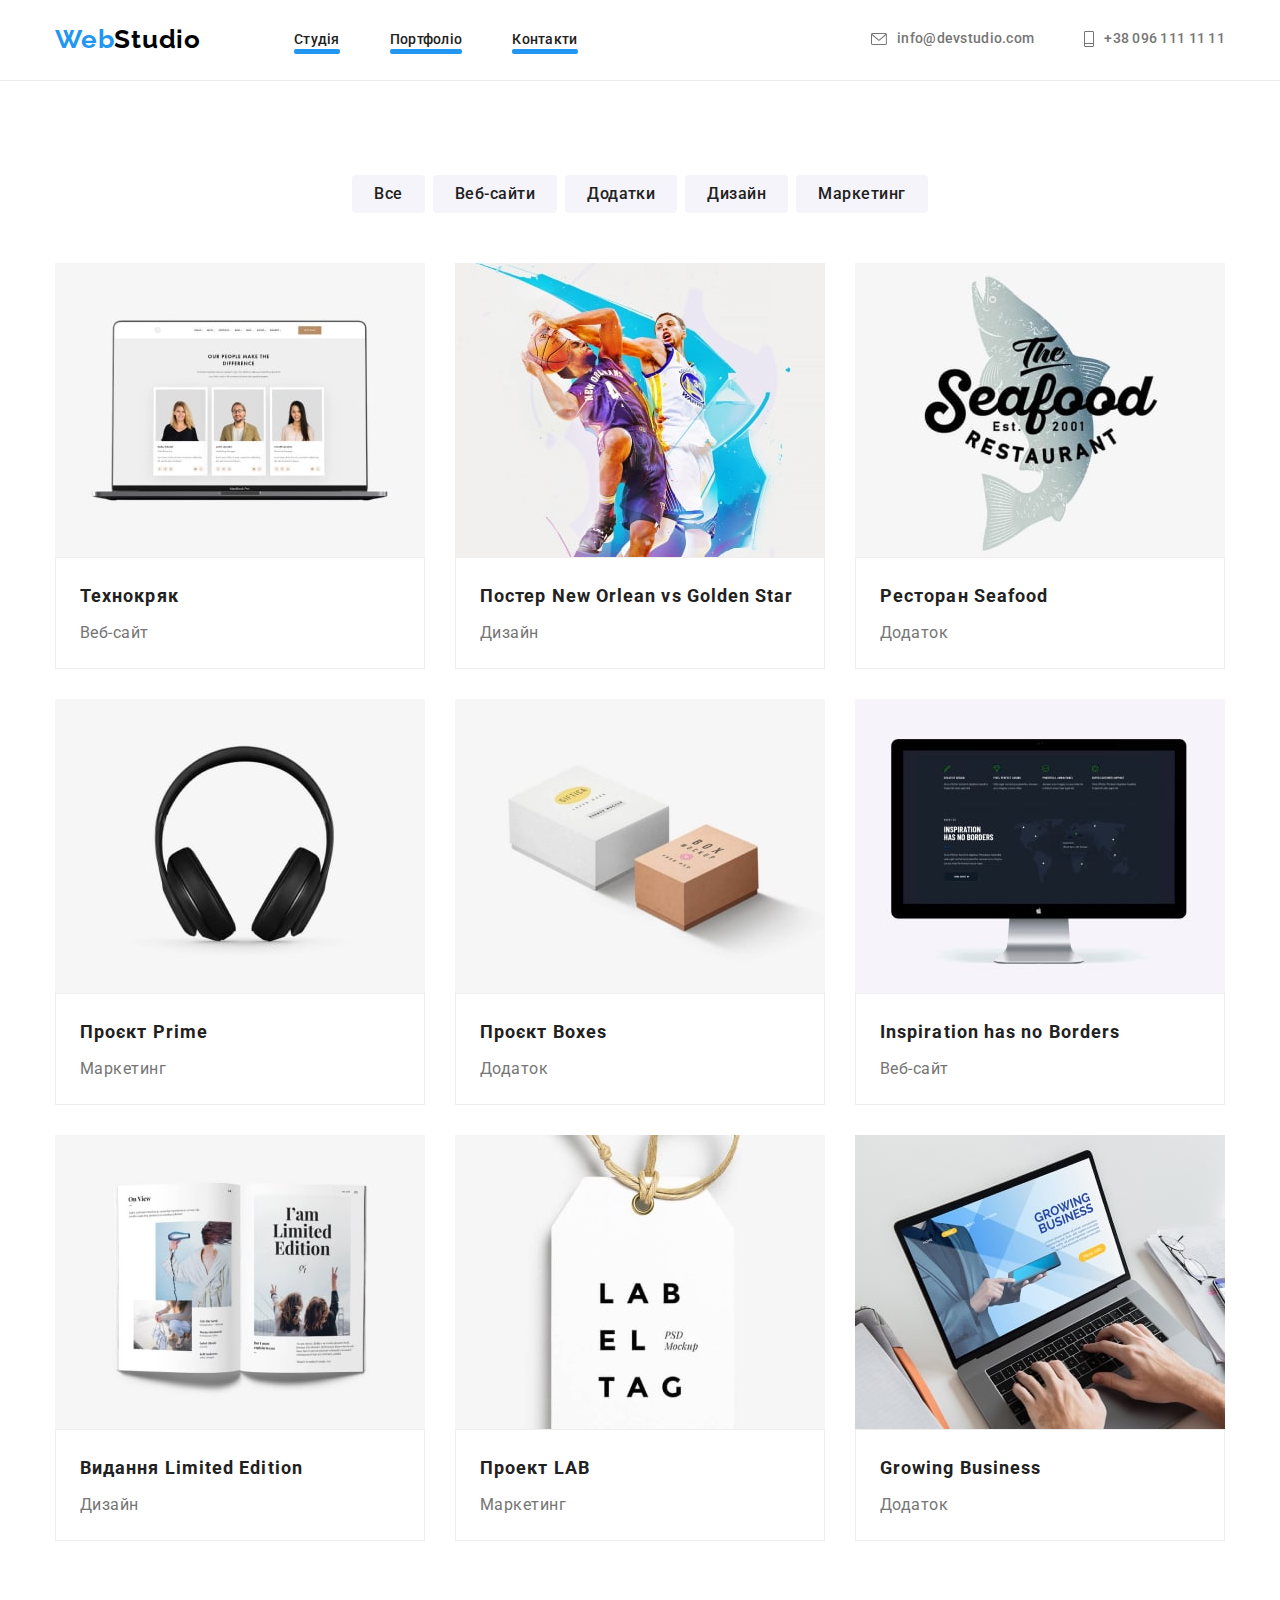
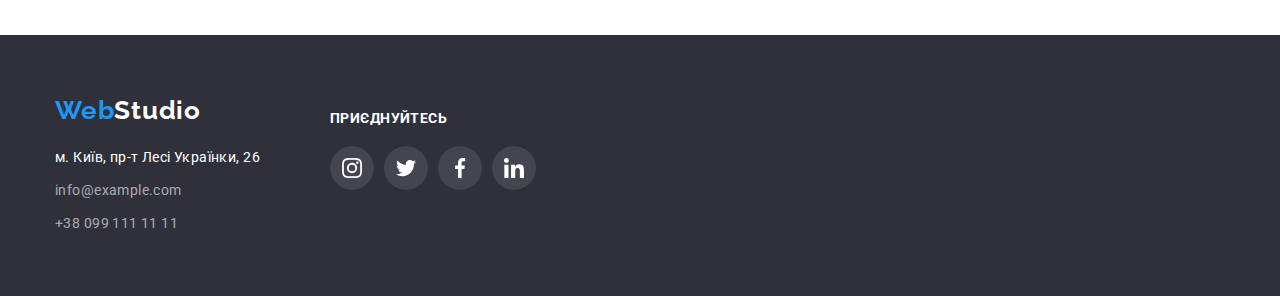
==== portfolio.html @ d3d59241 "start hw6" ====
<!DOCTYPE html>
<html lang="uk">
  <head>
    <meta charset="UTF-8" />
    <meta http-equiv="X-UA-Compatible" content="IE=edge" />
    <meta name="viewport" content="width=device-width, initial-scale=1.0" />
    <link rel="preconnect" href="https://fonts.googleapis.com" />
    <link rel="preconnect" href="https://fonts.gstatic.com" crossorigin />
    <link
      href="https://fonts.googleapis.com/css2?family=Raleway:wght@700&family=Roboto:wght@400;500;700;900&display=swap"
      rel="stylesheet"
    />
    <title>Портфоліо</title>
    <link
      rel="stylesheet"
      href="https://cdnjs.cloudflare.com/ajax/libs/modern-normalize/1.1.0/modern-normalize.min.css"
    />
    <link rel="stylesheet" href="./js/modal.js" />
    <link rel="stylesheet" href="./css/styles.css" />
  </head>
  <body>
    <!--Header-->
    <header class="header">
      <div class="container">
        <nav class="header-nav">
          <a class="logo link" href="index.html"
            ><span class="logo-span">Web</span>Studio</a
          >
          <ul class="header-list list">
            <li class="header-item">
              <a class="header-link link" href="index.html">Студія</a>
            </li>
            <li class="header-item">
              <a class="header-link link" href="portfolio.html">Портфоліо</a>
            </li>
            <li class="header-item">
              <a class="header-link link" href="">Контакти</a>
            </li>
          </ul>
          <ul class="header-list-link list">
            <li class="header-item">
              <a class="header-link-mail link" href="">
                <svg class="header-link-icon" width="16" height="12">
                  <use
                    class="icon-header"
                    href="./images/icons-sprite.svg#mail"
                  ></use></svg
                >info@devstudio.com</a
              >
            </li>
            <li class="header-item">
              <a class="header-link-tell link" href="tel:">
                <svg class="header-link-icon" width="10" height="16">
                  <use
                    class="icon-header"
                    href="./images/icons-sprite.svg#tell"
                  ></use></svg
                >+38 096 111 11 11</a
              >
            </li>
          </ul>
        </nav>
      </div>
    </header>
    <!-- Gallery -->
    <main>
      <section class="gallery section">
        <div class="container">
          <h1 class="visually-hidden">Наші роботи</h1>
          <ul class="gallery-list-btn list">
            <li class="gallery-item-btn">
              <button class="gallery-btn" type="button">Все</button>
            </li>
            <li class="gallery-item-btn">
              <button class="gallery-btn" type="button">Веб-сайти</button>
            </li>
            <li class="gallery-item-btn">
              <button class="gallery-btn" type="button">Додатки</button>
            </li>
            <li class="gallery-item-btn">
              <button class="gallery-btn" type="button">Дизайн</button>
            </li>
            <li class="gallery-item-btn">
              <button class="gallery-btn" type="button">Маркетинг</button>
            </li>
          </ul>
          <ul class="gallery-list list">
            <li class="gallery-item">
              <img
                src="./images/portfolio-img-1.jpg"
                width="370"
                height="294"
                alt="Технокряк"
              />
              <div class="gallery-box">
                <h2 class="gallery-title">Технокряк</h2>
                <p class="gallery-text">Веб-сайт</p>
              </div>
            </li>
            <li class="gallery-item">
              <img
                src="./images/portfolio-img-2.jpg"
                width="370"
                height="294"
                alt="Постер New Orlean vs Golden Star"
              />
              <div class="gallery-box">
                <h2 class="gallery-title">Постер New Orlean vs Golden Star</h2>
                <p class="gallery-text">Дизайн</p>
              </div>
            </li>
            <li class="gallery-item">
              <img
                src="./images/portfolio-img-3.jpg"
                width="370"
                height="294"
                alt="Ресторан Seafood"
              />
              <div class="gallery-box">
                <h2 class="gallery-title">Ресторан Seafood</h2>
                <p class="gallery-text">Додаток</p>
              </div>
            </li>
            <li class="gallery-item">
              <img
                src="./images/portfolio-img-4.jpg"
                width="370"
                height="294"
                alt="Проєкт Prime"
              />
              <div class="gallery-box">
                <h2 class="gallery-title">Проєкт Prime</h2>
                <p class="gallery-text">Маркетинг</p>
              </div>
            </li>
            <li class="gallery-item">
              <img
                src="./images/portfolio-img-5.jpg"
                width="370"
                height="294"
                alt="Проєкт Boxes"
              />
              <div class="gallery-box">
                <h2 class="gallery-title">Проєкт Boxes</h2>
                <p class="gallery-text">Додаток</p>
              </div>
            </li>
            <li class="gallery-item">
              <img
                src="./images/portfolio-img-6.jpg"
                width="370"
                height="294"
                alt="Inspiration has no Borders"
              />
              <div class="gallery-box">
                <h2 class="gallery-title">Inspiration has no Borders</h2>
                <p class="gallery-text">Веб-сайт</p>
              </div>
            </li>
            <li class="gallery-item">
              <img
                src="./images/portfolio-img-7.jpg"
                width="370"
                height="294"
                alt="Видання Limited Edition"
              />
              <div class="gallery-box">
                <h2 class="gallery-title">Видання Limited Edition</h2>
                <p class="gallery-text">Дизайн</p>
              </div>
            </li>
            <li class="gallery-item">
              <img
                src="./images/portfolio-img-8.jpg"
                width="370"
                height="294"
                alt="Проект LAB"
              />
              <div class="gallery-box">
                <h2 class="gallery-title">Проект LAB</h2>
                <p class="gallery-text">Маркетинг</p>
              </div>
            </li>
            <li class="gallery-item">
              <img
                src="./images/portfolio-img-9.jpg"
                width="370"
                height="294"
                alt="Growing Business"
              />
              <div class="gallery-box">
                <h2 class="gallery-title">Growing Business</h2>
                <p class="gallery-text">Додаток</p>
              </div>
            </li>
          </ul>
        </div>
      </section>
    </main>
    <!--Footer-->
    <footer class="footer">
      <div class="container footer-flex">
        <div>
          <a class="logo link" href="index.html"
            ><span class="logo-span">Web</span
            ><span class="logo-studio-span">Studio</span></a
          >
          <address class="footer-address">
            <p class="footer-text">м. Київ, пр-т Лесі Українки, 26</p>
            <ul class="footer-list list">
              <li class="footer-list-mail">
                <a class="footer-link-mail link" href="">info@example.com</a>
              </li>
              <li class="footer-list-tell">
                <a class="footer-link-tell link" href="tel:"
                  >+38 099 111 11 11</a
                >
              </li>
            </ul>
          </address>
        </div>
        <div>
          <h2 class="footer-title title">Приєднуйтесь</h2>
          <ul class="footer-list-icon list">
            <li class="footer-item-icon">
              <a class="footer-link-icon" href="">
                <svg class="footer-icon" width="20" height="20">
                  <use href="./images/icons-sprite.svg#instagram"></use>
                </svg>
              </a>
            </li>
            <li class="footer-item-icon">
              <a class="footer-link-icon" href="">
                <svg class="footer-icon" width="20" height="20">
                  <use href="./images/icons-sprite.svg#twitter"></use>
                </svg>
              </a>
            </li>
            <li class="footer-item-icon">
              <a class="footer-link-icon" href="">
                <svg class="footer-icon" width="20" height="20">
                  <use href="./images/icons-sprite.svg#facebook"></use>
                </svg>
              </a>
            </li>
            <li class="footer-item-icon">
              <a class="footer-link-icon" href="">
                <svg class="footer-icon" width="20" height="20">
                  <use href="./images/icons-sprite.svg#linkedin"></use>
                </svg>
              </a>
            </li>
          </ul>
        </div>
      </div>
    </footer>
    <script src="./js/modal.js"></script>
  </body>
</html>
---- css/styles.css ----
:root {
  --main-color: #212121;
  --second-color: #757575;
  --btn-color: #2196f3;
  --btn-gallery-color: #f5f4fa;
  --icon-color: #afb1b8;
}

body {
  font-family: "Roboto", sans-serif;
  color: #212121;
}

h1,
h2,
h3,
h4,
h5,
h6,
p {
  margin: 0;
}

ul {
  margin: 0;
  padding-left: 0;
}

img {
  display: block;
}

.visually-hidden {
  position: absolute;
  white-space: nowrap;
  width: 1px;
  height: 1px;
  overflow: hidden;
  border: 0;
  padding: 0;
  clip: rect(0 0 0 0);
  clip-path: inset(50%);
  margin: -1px;
}

.title {
  font-style: normal;
}

.link {
  text-decoration: none;
}

.list {
  list-style: none;
}

.section {
  padding-top: 94px;
  padding-bottom: 94px;
}

.container {
  width: 1200px;
  padding-left: 15px;
  padding-right: 15px;
  margin: 0 auto;
}

/* <!--Header--> */

.logo {
  font-family: "Raleway";
  font-weight: 700;
  font-size: 26px;
  line-height: 1.19;
  letter-spacing: 0.03em;
  color: #000000;
}

.logo-span {
  color: #2196f3;
}

.header {
  padding-top: 24px;
  padding-bottom: 25px;
  margin-right: auto;
  margin-left: auto;
  max-width: 1600px;
  border-bottom: 1px solid #ececec;
}

.header-nav {
  display: flex;
  align-items: center;
  position: relative;
}

.header-list {
  display: flex;
  margin-left: 93px;
}

.header-list-link {
  display: flex;
  margin-left: auto;
}

.header-item {
  margin-right: 50px;
}

.header-item:last-child {
  margin-right: 0;
}

.header-link {
  position: relative;
  font-weight: 500;
  font-size: 14px;
  line-height: 1.14;
  letter-spacing: 0.02em;
  color: var(--main-color);
  transition-property: color;
  transition-duration: 250ms;
}

.header-link:hover,
.header-link:focus {
  color: #2196f3;
}

.header-link::after {
  position: absolute;
  content: "";
  width: 100%;
  height: 5px;
  left: 0;

  border-radius: 2px;
  background-color: var(--btn-color);
  display: block;
}

/* .header-link:hover::after {
  display: block;
} */

.header-link-tell,
.header-link-mail {
  display: flex;
  align-items: center;
  justify-content: center;
  font-weight: 500;
  font-size: 14px;
  line-height: 1.14;
  letter-spacing: 0.02em;
  color: var(--second-color);
  transition-property: color;
  transition-duration: 250ms;
}

.header-link-mail:hover,
.header-link-mail:focus {
  color: #2196f3;
}

.header-link-tell:hover,
.header-link-tell:focus {
  color: #2196f3;
}

.header-link-icon {
  display: flex;
  margin-right: 10px;
  fill: var(--second-color);
}

.icon-header {
  fill: currentColor;
}

/* <!--Hero--> */

.hero {
  margin-left: auto;
  margin-right: auto;
  max-width: 1600px;
  min-height: 600px;
  padding-top: 200px;
  padding-bottom: 200px;
  text-align: center;
  background-image: linear-gradient(
      rgba(47, 48, 58, 0.4),
      rgba(47, 48, 58, 0.4)
    ),
    url(../images/hero.jpg);
  background-color: #2f303a;
}

.hero-title {
  margin-left: auto;
  margin-right: auto;
  max-width: 696px;
  font-weight: 900;
  font-size: 44px;
  line-height: 1.36;
  letter-spacing: 0.06em;
  text-transform: uppercase;
  color: #ffffff;
}

.hero-btn {
  min-width: 216px;
  border-radius: 4px;
  border: 0;
  padding: 10px 32px 10px 32px;
  margin-top: 30px;
  font-weight: 700;
  font-size: 16px;
  line-height: 1.87;
  letter-spacing: 0.06em;
  color: #ffffff;
  cursor: pointer;
  background-color: var(--btn-color);
}

/* <!--Soft Skills--> */

.soft-skills.section {
  padding-bottom: 47px;
}

.soft-skills-list {
  display: flex;
}

.soft-skills-item {
  max-width: 270px;
  margin-right: 30px;
}

.soft-skills-item:last-child {
  margin-right: 0;
}

.soft-skills-title {
  margin-bottom: 10px;
  font-weight: 700;
  font-size: 14px;
  line-height: 1.14;
  letter-spacing: 0.03em;
  text-transform: uppercase;
  color: var(--main-color);
}

.soft-skills-text {
  font-size: 14px;
  line-height: 1.71;
  letter-spacing: 0.03em;
  color: var(--second-color);
}

.soft-box {
  display: flex;
  align-items: center;
  justify-content: center;
  height: 120px;
  margin-bottom: 30px;
  border-radius: 4px;
  background-color: var(--btn-gallery-color);
}

/* <!--About--> */

.about.section {
  padding-top: 47px;
}

.about-list {
  display: flex;
}

.about-item {
  width: 370px;
  margin-right: 30px;
}

.about-item:last-child {
  margin-right: 0;
}

.about-title {
  margin-bottom: 50px;
  font-weight: 700;
  font-size: 36px;
  line-height: 1.17;
  text-align: center;
  letter-spacing: 0.03em;
  color: var(--main-color);
}

.about-text {
  position: absolute;
  font-weight: 700;
  font-size: 14px;
  line-height: 1.14;
  text-align: center;
  letter-spacing: 0.03em;
  text-transform: uppercase;
  color: #ffffff;
  bottom: 0;
  width: 100%;
}

.about-thumb {
  position: relative;
}

/* <!--Team--> */

.team {
  background-color: var(--btn-gallery-color);
  margin-left: auto;
  margin-right: auto;
}

.team-list {
  display: flex;
}

.team-item {
  width: 270px;
  margin-right: 30px;
  background-color: #ffffff;
}

.team-item:last-child {
  margin-right: 0;
}

.team-box {
  padding-top: 30px;
  padding-bottom: 30px;
}

.team-title {
  margin-bottom: 50px;
  font-weight: 700;
  font-size: 36px;
  line-height: 1.17;
  text-align: center;
  letter-spacing: 0.03em;
  color: var(--main-color);
}

.team-title-name {
  font-weight: 500;
  font-size: 16px;
  line-height: 1.19;
  text-align: center;
  letter-spacing: 0.03em;
  color: var(--main-color);
}

.team-text {
  margin-top: 10px;
  font-size: 16px;
  line-height: 1.19;
  text-align: center;
  letter-spacing: 0.03em;
  color: var(--second-color);
}

.team-soc-list {
  display: flex;
  justify-content: center;
  gap: 10px;
  margin-top: 16px;
}

.team-soc-link {
  display: flex;
  align-items: center;
  justify-content: center;
  width: 44px;
  height: 44px;
  border-radius: 50%;
  fill: var(--icon-color);
}

.team-soc-link:hover,
.team-soc-link:focus {
  fill: #fff;
  background-color: var(--btn-color);
}

.team-box {
  box-shadow: 0px 1px 3px rgba(0, 0, 0, 0.12), 0px 1px 1px rgba(0, 0, 0, 0.14),
    0px 2px 1px rgba(0, 0, 0, 0.2);
}

/* <!-- Clients --> */

.clients-title {
  margin: 0;
  margin-bottom: 50px;
  font-weight: 700;
  font-size: 36px;
  line-height: 1.17;
  text-align: center;
  letter-spacing: 0.03em;
}

.clients-list {
  display: flex;
  gap: 30px;
}

.clients-link {
  display: flex;
  justify-content: center;
  align-items: center;
  width: 170px;
  height: 92px;
  border: 1px solid #afb1b8;
  border-radius: 4px;
  fill: var(--icon-color);
}

.clients-link:hover,
.clients-link:focus {
  fill: var(--btn-color);
  border-color: var(--btn-color);
}

/* <!--Footer--> */

.footer {
  display: flex;
  flex-wrap: wrap;
  margin-left: auto;
  margin-right: auto;
  padding-top: 60px;
  padding-bottom: 60px;
  min-height: 252px;
  background-color: #2f303a;
}

.logo-studio-span {
  color: #fff;
}

.footer-text {
  margin-top: 20px;
  font-style: normal;
  font-size: 14px;
  line-height: 1.71;
  letter-spacing: 0.03em;
  color: #ffffff;
}

.footer-list-mail,
.footer-list-tell {
  margin-top: 9px;
}

.footer-link-tell,
.footer-link-mail {
  font-style: normal;
  font-size: 14px;
  line-height: 1.71;
  letter-spacing: 0.03em;
  color: rgba(255, 255, 255, 0.6);
}

.footer-link-mail:hover,
.footer-link-mail:focus {
  color: #2196f3;
}

.footer-link-tell:hover,
.footer-link-tell:focus {
  color: #2196f3;
}

.footer-title {
  margin-top: 15px;
  margin-bottom: 20px;
  font-weight: 700;
  font-size: 14px;
  line-height: 16px;
  letter-spacing: 0.03em;
  text-transform: uppercase;
  color: #ffffff;
}

.footer-list-icon {
  display: flex;
  gap: 10px;
}

.footer-link-icon {
  display: flex;
  justify-content: center;
  align-items: center;
  width: 44px;
  height: 44px;
  border-radius: 50%;
  background-color: rgba(255, 255, 255, 0.1);
  fill: #fff;
}

.footer-link-icon:hover,
.footer-link-icon:focus {
  background-color: var(--btn-color);
}

.footer-flex {
  display: flex;
  gap: 70px;
}

/* <!-- Gallery --> */

.gallery-item {
  width: 370px;
  margin-right: 30px;
  margin-bottom: 30px;
  background-color: #ffffff;
}

.gallery-item:hover,
.gallery-item:focus {
  box-shadow: 0px 1px 1px rgba(0, 0, 0, 0.12), 0px 4px 4px rgba(0, 0, 0, 0.06),
    1px 4px 6px rgba(0, 0, 0, 0.16);
}

.gallery-item:nth-child(3n) {
  margin-right: 0;
}

.gallery-item:nth-child(n + 7) {
  margin-bottom: 0;
}

.gallery-btn {
  font-family: "Roboto";
  font-weight: 500;
  font-size: 16px;
  border-radius: 4px;
  padding: 6px 22px 6px 22px;
  line-height: 1.63;
  text-align: center;
  letter-spacing: 0.03em;
  cursor: pointer;
  border: 0;
  color: var(--main-color);
  background-color: var(--btn-gallery-color);
}

.gallery-btn:hover,
.gallery-btn:focus {
  background-color: var(--btn-color);
  color: #fff;
  box-shadow: 0px 3px 1px rgba(0, 0, 0, 0.1), 0px 1px 2px rgba(0, 0, 0, 0.08),
    0px 2px 2px rgba(0, 0, 0, 0.12);
}

.gallery-box {
  padding: 20px 24px;
  width: 370px;
  border: 1px solid #eeeeee;
}

.gallery-list {
  display: flex;
  flex-wrap: wrap;
  margin-top: 50px;
}

.gallery-list-btn {
  display: flex;
  justify-content: center;
}

.gallery-item-btn {
  margin-right: 8px;
}

.gallery-item-btn:last-child {
  margin-right: 0;
}

.gallery-title {
  font-weight: 700;
  font-size: 18px;
  line-height: 2;
  letter-spacing: 0.06em;
  color: var(--main-color);
}

.gallery-text {
  margin-top: 4px;
  font-size: 16px;
  line-height: 1.88;
  letter-spacing: 0.03em;
  color: var(--second-color);
}
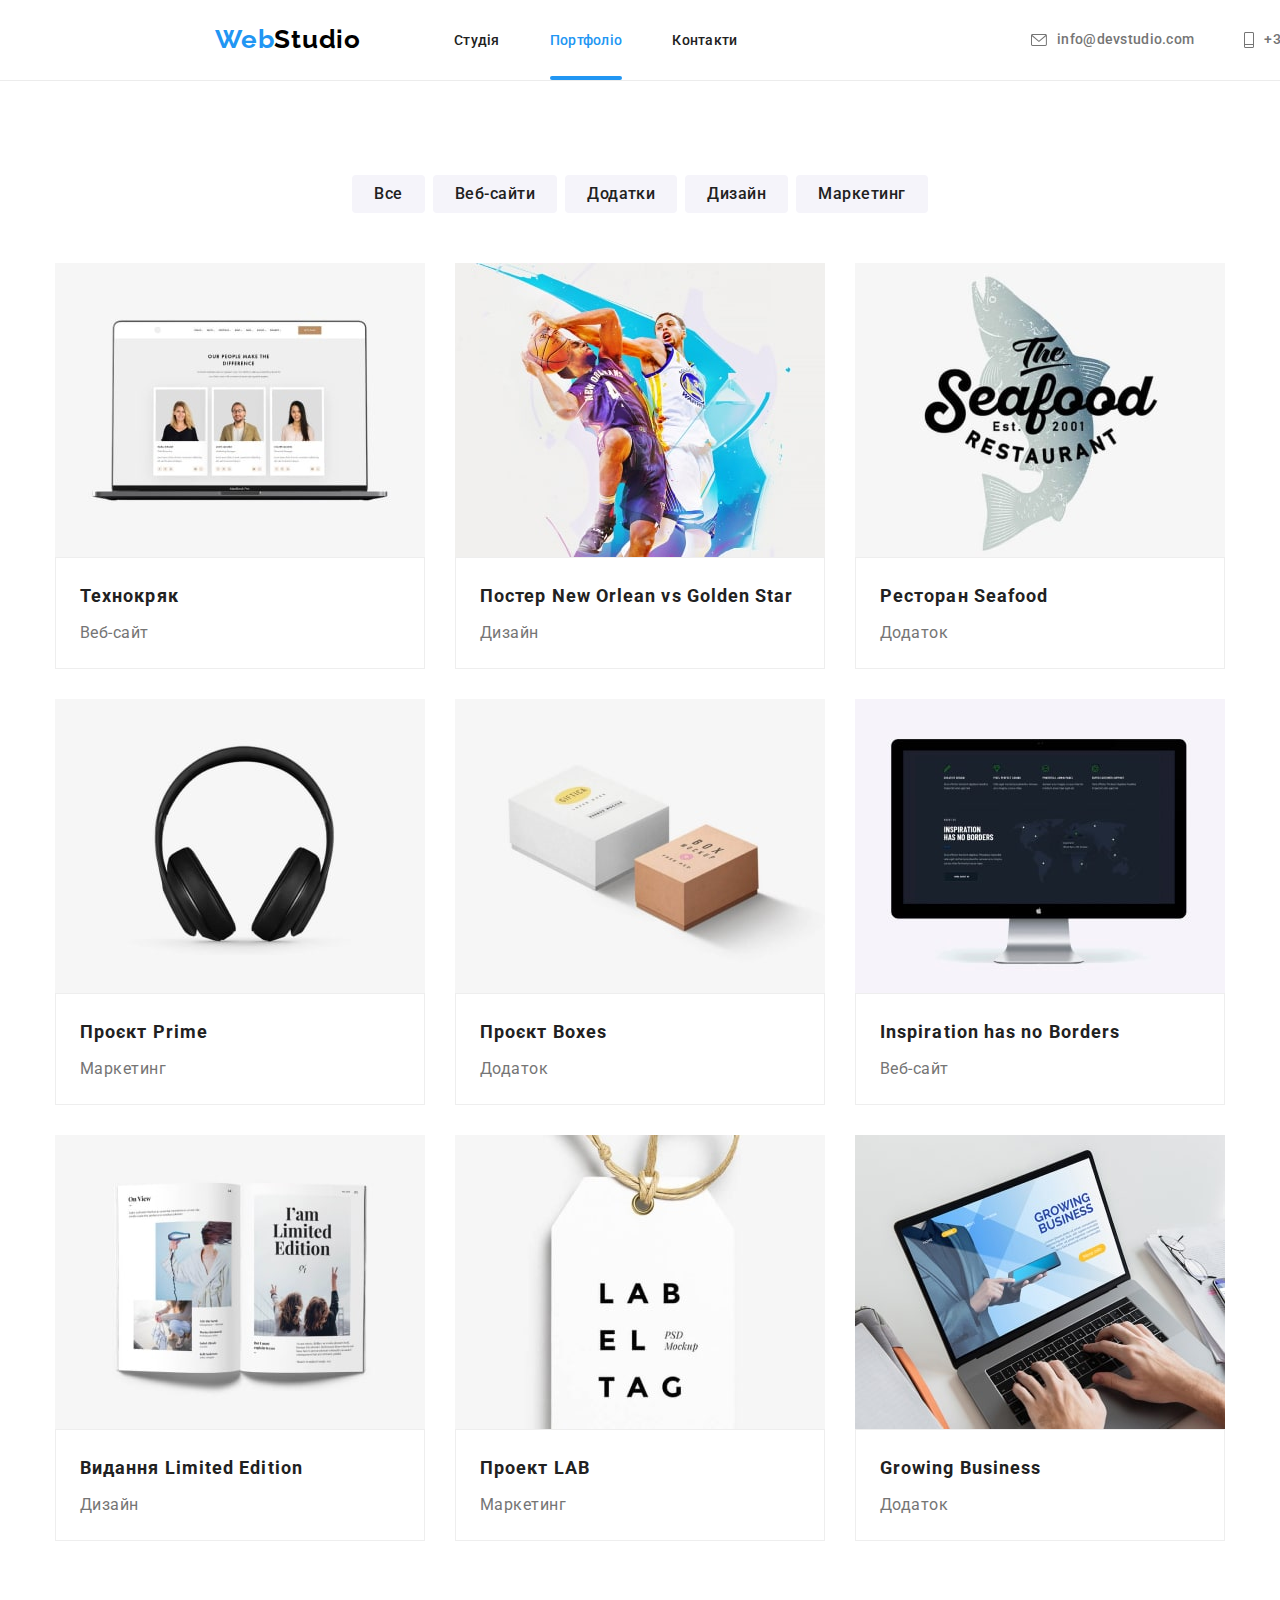
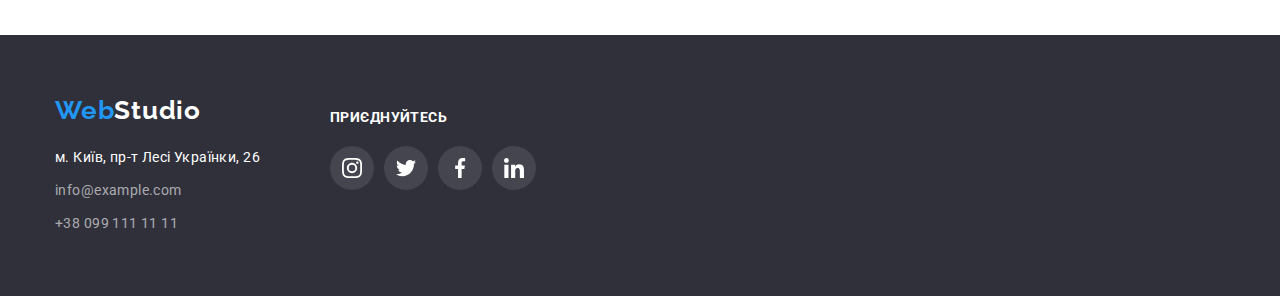
==== commit d5a2d7d1: "start hw6" ====
--- a/portfolio.html
+++ b/portfolio.html
@@ -31,7 +31,9 @@
               <a class="header-link link" href="index.html">Студія</a>
             </li>
             <li class="header-item">
-              <a class="header-link link" href="portfolio.html">Портфоліо</a>
+              <a class="header-link link" href="portfolio.html">
+                <span class="accent underline">Портфоліо</span></a
+              >
             </li>
             <li class="header-item">
               <a class="header-link link" href="">Контакти</a>
@@ -86,112 +88,195 @@
           </ul>
           <ul class="gallery-list list">
             <li class="gallery-item">
-              <img
-                src="./images/portfolio-img-1.jpg"
-                width="370"
-                height="294"
-                alt="Технокряк"
-              />
-              <div class="gallery-box">
-                <h2 class="gallery-title">Технокряк</h2>
-                <p class="gallery-text">Веб-сайт</p>
-              </div>
-            </li>
-            <li class="gallery-item">
-              <img
-                src="./images/portfolio-img-2.jpg"
-                width="370"
-                height="294"
-                alt="Постер New Orlean vs Golden Star"
-              />
-              <div class="gallery-box">
-                <h2 class="gallery-title">Постер New Orlean vs Golden Star</h2>
-                <p class="gallery-text">Дизайн</p>
-              </div>
-            </li>
-            <li class="gallery-item">
-              <img
-                src="./images/portfolio-img-3.jpg"
-                width="370"
-                height="294"
-                alt="Ресторан Seafood"
-              />
-              <div class="gallery-box">
-                <h2 class="gallery-title">Ресторан Seafood</h2>
-                <p class="gallery-text">Додаток</p>
-              </div>
-            </li>
-            <li class="gallery-item">
-              <img
-                src="./images/portfolio-img-4.jpg"
-                width="370"
-                height="294"
-                alt="Проєкт Prime"
-              />
-              <div class="gallery-box">
-                <h2 class="gallery-title">Проєкт Prime</h2>
-                <p class="gallery-text">Маркетинг</p>
-              </div>
-            </li>
-            <li class="gallery-item">
-              <img
-                src="./images/portfolio-img-5.jpg"
-                width="370"
-                height="294"
-                alt="Проєкт Boxes"
-              />
-              <div class="gallery-box">
-                <h2 class="gallery-title">Проєкт Boxes</h2>
-                <p class="gallery-text">Додаток</p>
-              </div>
-            </li>
-            <li class="gallery-item">
-              <img
-                src="./images/portfolio-img-6.jpg"
-                width="370"
-                height="294"
-                alt="Inspiration has no Borders"
-              />
-              <div class="gallery-box">
-                <h2 class="gallery-title">Inspiration has no Borders</h2>
-                <p class="gallery-text">Веб-сайт</p>
-              </div>
-            </li>
-            <li class="gallery-item">
-              <img
-                src="./images/portfolio-img-7.jpg"
-                width="370"
-                height="294"
-                alt="Видання Limited Edition"
-              />
-              <div class="gallery-box">
-                <h2 class="gallery-title">Видання Limited Edition</h2>
-                <p class="gallery-text">Дизайн</p>
-              </div>
-            </li>
-            <li class="gallery-item">
-              <img
-                src="./images/portfolio-img-8.jpg"
-                width="370"
-                height="294"
-                alt="Проект LAB"
-              />
-              <div class="gallery-box">
-                <h2 class="gallery-title">Проект LAB</h2>
-                <p class="gallery-text">Маркетинг</p>
-              </div>
-            </li>
-            <li class="gallery-item">
-              <img
-                src="./images/portfolio-img-9.jpg"
-                width="370"
-                height="294"
-                alt="Growing Business"
-              />
-              <div class="gallery-box">
-                <h2 class="gallery-title">Growing Business</h2>
-                <p class="gallery-text">Додаток</p>
-              </div>
+              <a class="link" href=""
+                ><div class="gallery-up-wrap">
+                  <img
+                    src="./images/portfolio-img-1.jpg"
+                    width="370"
+                    height="294"
+                    alt="Технокряк"
+                  />
+                  <p class="gallery-up-text">
+                    Ресурс пропонує комплексні пропозиції з різним рівнем
+                    функціоналу та сервісів. Все це дозволить відвідувачу
+                    отримати вичерпні відомості про компанію чи приватну особу.
+                  </p>
+                </div>
+                <div class="gallery-box">
+                  <h2 class="gallery-title">Технокряк</h2>
+                  <p class="gallery-text">Веб-сайт</p>
+                </div></a
+              >
+            </li>
+            <li class="gallery-item">
+              <a class="link" href=""
+                ><div class="gallery-up-wrap">
+                  <img
+                    src="./images/portfolio-img-2.jpg"
+                    width="370"
+                    height="294"
+                    alt="Технокряк"
+                  />
+                  <p class="gallery-up-text">
+                    Ресурс пропонує комплексні пропозиції з різним рівнем
+                    функціоналу та сервісів. Все це дозволить відвідувачу
+                    отримати вичерпні відомості про компанію чи приватну особу.
+                  </p>
+                </div>
+                <div class="gallery-box">
+                  <h2 class="gallery-title">
+                    Постер New Orlean vs Golden Star
+                  </h2>
+                  <p class="gallery-text">Дизайн</p>
+                </div></a
+              >
+            </li>
+            <li class="gallery-item">
+              <a class="link" href=""
+                ><div class="gallery-up-wrap">
+                  <img
+                    src="./images/portfolio-img-3.jpg"
+                    width="370"
+                    height="294"
+                    alt="Технокряк"
+                  />
+                  <p class="gallery-up-text">
+                    Ресурс пропонує комплексні пропозиції з різним рівнем
+                    функціоналу та сервісів. Все це дозволить відвідувачу
+                    отримати вичерпні відомості про компанію чи приватну особу.
+                  </p>
+                </div>
+                <div class="gallery-box">
+                  <h2 class="gallery-title">Ресторан Seafood</h2>
+                  <p class="gallery-text">Додаток</p>
+                </div></a
+              >
+            </li>
+            <li class="gallery-item">
+              <a class="link" href=""
+                ><div class="gallery-up-wrap">
+                  <img
+                    src="./images/portfolio-img-4.jpg"
+                    width="370"
+                    height="294"
+                    alt="Технокряк"
+                  />
+                  <p class="gallery-up-text">
+                    Ресурс пропонує комплексні пропозиції з різним рівнем
+                    функціоналу та сервісів. Все це дозволить відвідувачу
+                    отримати вичерпні відомості про компанію чи приватну особу.
+                  </p>
+                </div>
+                <div class="gallery-box">
+                  <h2 class="gallery-title">Проєкт Prime</h2>
+                  <p class="gallery-text">Маркетинг</p>
+                </div></a
+              >
+            </li>
+            <li class="gallery-item">
+              <a class="link" href="">
+                <div class="gallery-up-wrap">
+                  <img
+                    src="./images/portfolio-img-5.jpg"
+                    width="370"
+                    height="294"
+                    alt="Технокряк"
+                  />
+                  <p class="gallery-up-text">
+                    Ресурс пропонує комплексні пропозиції з різним рівнем
+                    функціоналу та сервісів. Все це дозволить відвідувачу
+                    отримати вичерпні відомості про компанію чи приватну особу.
+                  </p>
+                </div>
+                <div class="gallery-box">
+                  <h2 class="gallery-title">Проєкт Boxes</h2>
+                  <p class="gallery-text">Додаток</p>
+                </div></a
+              >
+            </li>
+            <li class="gallery-item">
+              <a class="link" href=""
+                ><div class="gallery-up-wrap">
+                  <img
+                    src="./images/portfolio-img-6.jpg"
+                    width="370"
+                    height="294"
+                    alt="Технокряк"
+                  />
+                  <p class="gallery-up-text">
+                    Ресурс пропонує комплексні пропозиції з різним рівнем
+                    функціоналу та сервісів. Все це дозволить відвідувачу
+                    отримати вичерпні відомості про компанію чи приватну особу.
+                  </p>
+                </div>
+                <div class="gallery-box">
+                  <h2 class="gallery-title">Inspiration has no Borders</h2>
+                  <p class="gallery-text">Веб-сайт</p>
+                </div></a
+              >
+            </li>
+            <li class="gallery-item">
+              <a class="link" href=""
+                ><div class="gallery-up-wrap">
+                  <img
+                    src="./images/portfolio-img-7.jpg"
+                    width="370"
+                    height="294"
+                    alt="Технокряк"
+                  />
+                  <p class="gallery-up-text">
+                    Ресурс пропонує комплексні пропозиції з різним рівнем
+                    функціоналу та сервісів. Все це дозволить відвідувачу
+                    отримати вичерпні відомості про компанію чи приватну особу.
+                  </p>
+                </div>
+                <div class="gallery-box">
+                  <h2 class="gallery-title">Видання Limited Edition</h2>
+                  <p class="gallery-text">Дизайн</p>
+                </div></a
+              >
+            </li>
+            <li class="gallery-item">
+              <a class="link" href=""
+                ><div class="gallery-up-wrap">
+                  <img
+                    src="./images/portfolio-img-8.jpg"
+                    width="370"
+                    height="294"
+                    alt="Технокряк"
+                  />
+                  <p class="gallery-up-text">
+                    Ресурс пропонує комплексні пропозиції з різним рівнем
+                    функціоналу та сервісів. Все це дозволить відвідувачу
+                    отримати вичерпні відомості про компанію чи приватну особу.
+                  </p>
+                </div>
+                <div class="gallery-box">
+                  <h2 class="gallery-title">Проект LAB</h2>
+                  <p class="gallery-text">Маркетинг</p>
+                </div></a
+              >
+            </li>
+            <li class="gallery-item">
+              <a class="link" href=""
+                ><div class="gallery-up-wrap">
+                  <img
+                    src="./images/portfolio-img-9.jpg"
+                    width="370"
+                    height="294"
+                    alt="Технокряк"
+                  />
+                  <p class="gallery-up-text">
+                    Ресурс пропонує комплексні пропозиції з різним рівнем
+                    функціоналу та сервісів. Все це дозволить відвідувачу
+                    отримати вичерпні відомості про компанію чи приватну особу.
+                  </p>
+                </div>
+                <div class="gallery-box">
+                  <h2 class="gallery-title">Growing Business</h2>
+                  <p class="gallery-text">Додаток</p>
+                </div></a
+              >
             </li>
           </ul>
         </div>
--- a/css/styles.css
+++ b/css/styles.css
@@ -4,6 +4,7 @@
   --btn-color: #2196f3;
   --btn-gallery-color: #f5f4fa;
   --icon-color: #afb1b8;
+  --cubic: cubic-bezier(0.4, 0, 0.2, 1);
 }
 
 body {
@@ -72,6 +73,8 @@
 .logo {
   font-family: "Raleway";
   font-weight: 700;
+  padding-top: 24px;
+  padding-bottom: 25px;
   font-size: 26px;
   line-height: 1.19;
   letter-spacing: 0.03em;
@@ -83,11 +86,9 @@
 }
 
 .header {
-  padding-top: 24px;
-  padding-bottom: 25px;
   margin-right: auto;
   margin-left: auto;
-  max-width: 1600px;
+  width: 1600px;
   border-bottom: 1px solid #ececec;
 }
 
@@ -117,13 +118,14 @@
 
 .header-link {
   position: relative;
+  padding-top: 32px;
+  padding-bottom: 32px;
   font-weight: 500;
   font-size: 14px;
   line-height: 1.14;
   letter-spacing: 0.02em;
   color: var(--main-color);
-  transition-property: color;
-  transition-duration: 250ms;
+  transition: color 250ms var(--cubic);
 }
 
 .header-link:hover,
@@ -134,18 +136,44 @@
 .header-link::after {
   position: absolute;
   content: "";
+  display: block;
   width: 100%;
-  height: 5px;
+  height: 4px;
   left: 0;
-
+  bottom: 0;
+  border-radius: 2px;
+  transform: scaleX(0);
+  opacity: 0;
+  transition: transform 250ms var(--cubic), opacity 250ms var(--cubic),
+    background-color 250ms var(--cubic);
+}
+
+.header-link:hover::after {
+  background-color: var(--btn-color);
+  transform: scaleX(1);
+  opacity: 1;
+  transition: transform 250ms var(--cubic), opacity 250ms var(--cubic),
+    background-color 250ms var(--cubic);
+}
+
+.underline {
+  display: inline-block;
+}
+
+.underline::after {
+  position: absolute;
+  content: "";
+  width: 100%;
+  height: 4px;
+  left: 0;
+  bottom: 0;
   border-radius: 2px;
   background-color: var(--btn-color);
-  display: block;
-}
-
-/* .header-link:hover::after {
-  display: block;
-} */
+}
+
+.accent {
+  color: var(--btn-color);
+}
 
 .header-link-tell,
 .header-link-mail {
@@ -157,8 +185,7 @@
   line-height: 1.14;
   letter-spacing: 0.02em;
   color: var(--second-color);
-  transition-property: color;
-  transition-duration: 250ms;
+  transition: color 250ms var(--cubic);
 }
 
 .header-link-mail:hover,
@@ -224,6 +251,67 @@
   color: #ffffff;
   cursor: pointer;
   background-color: var(--btn-color);
+  transform: scaleX(1);
+  transition: transform 250ms var(--cubic);
+}
+
+.hero-btn:hover {
+  transform: scale(1.02);
+}
+
+.backdrop {
+  position: absolute;
+  position: fixed;
+  width: 100%;
+  height: 100%;
+  top: 0;
+  background-color: rgba(0, 0, 0, 0.2);
+  transition: opacity 250ms var(--cubic), visibility 250ms var(--cubic);
+}
+
+.modal {
+  position: absolute;
+  width: 528px;
+  height: 581px;
+  background-color: #fff;
+  border-radius: 4px;
+  top: 50%;
+  left: 50%;
+  transform: translate(-50%, -50%) scale(1);
+  transition: transform 250ms var(--cubic);
+}
+
+.backdrop.is-hidden .modal {
+  transform: translate(-50%, -50%) scale(0);
+}
+
+.modal-icon {
+  display: block;
+  margin-left: auto;
+  margin-right: auto;
+}
+
+.modal-close {
+  position: absolute;
+  cursor: pointer;
+  padding: 0;
+  border-radius: 50%;
+  width: 30px;
+  height: 30px;
+  top: 8px;
+  right: 8px;
+  border: 1px solid rgba(0, 0, 0, 0.1);
+  background-color: transparent;
+}
+
+.is-hidden {
+  opacity: 0;
+  visibility: hidden;
+  pointer-events: none;
+}
+
+.no-scroll {
+  overflow: hidden;
 }
 
 /* <!--Soft Skills--> */
@@ -303,6 +391,7 @@
 
 .about-text {
   position: absolute;
+  padding: 27px;
   font-weight: 700;
   font-size: 14px;
   line-height: 1.14;
@@ -311,7 +400,8 @@
   text-transform: uppercase;
   color: #ffffff;
   bottom: 0;
-  width: 100%;
+  width: 370px;
+  background-color: rgba(47, 48, 58, 0.8);
 }
 
 .about-thumb {
@@ -334,6 +424,8 @@
   width: 270px;
   margin-right: 30px;
   background-color: #ffffff;
+  box-shadow: 0px 1px 3px rgba(0, 0, 0, 0.12), 0px 1px 1px rgba(0, 0, 0, 0.14),
+    0px 2px 1px rgba(0, 0, 0, 0.2);
 }
 
 .team-item:last-child {
@@ -388,6 +480,7 @@
   height: 44px;
   border-radius: 50%;
   fill: var(--icon-color);
+  transition: fill 250ms var(--cubic), background-color 250ms var(--cubic);
 }
 
 .team-soc-link:hover,
@@ -397,8 +490,6 @@
 }
 
 .team-box {
-  box-shadow: 0px 1px 3px rgba(0, 0, 0, 0.12), 0px 1px 1px rgba(0, 0, 0, 0.14),
-    0px 2px 1px rgba(0, 0, 0, 0.2);
 }
 
 /* <!-- Clients --> */
@@ -427,6 +518,7 @@
   border: 1px solid #afb1b8;
   border-radius: 4px;
   fill: var(--icon-color);
+  transition: fill 250ms var(--cubic), border-color 250ms var(--cubic);
 }
 
 .clients-link:hover,
@@ -473,6 +565,7 @@
   line-height: 1.71;
   letter-spacing: 0.03em;
   color: rgba(255, 255, 255, 0.6);
+  transition: color 250ms var(--cubic);
 }
 
 .footer-link-mail:hover,
@@ -490,7 +583,7 @@
   margin-bottom: 20px;
   font-weight: 700;
   font-size: 14px;
-  line-height: 16px;
+  line-height: 1.14;
   letter-spacing: 0.03em;
   text-transform: uppercase;
   color: #ffffff;
@@ -510,6 +603,7 @@
   border-radius: 50%;
   background-color: rgba(255, 255, 255, 0.1);
   fill: #fff;
+  transition: background-color 250ms var(--cubic);
 }
 
 .footer-link-icon:hover,
@@ -529,6 +623,7 @@
   margin-right: 30px;
   margin-bottom: 30px;
   background-color: #ffffff;
+  transition: box-shadow 250ms var(--cubic);
 }
 
 .gallery-item:hover,
@@ -537,12 +632,41 @@
     1px 4px 6px rgba(0, 0, 0, 0.16);
 }
 
+.gallery-item:hover .gallery-up-text,
+.gallery-item:focus .gallery-up-text {
+  transform: translateY(0);
+}
+
 .gallery-item:nth-child(3n) {
   margin-right: 0;
 }
 
 .gallery-item:nth-child(n + 7) {
   margin-bottom: 0;
+}
+
+.gallery-up-text {
+  position: absolute;
+  display: flex;
+  justify-content: center;
+  align-items: center;
+  padding-left: 24px;
+  padding-right: 24px;
+  font-size: 18px;
+  line-height: 1.6;
+  letter-spacing: 0.03em;
+  color: #ffffff;
+  background-color: rgba(33, 150, 243, 0.9);
+  top: 0;
+  height: 100%;
+  transform: translateY(100%);
+  transition: transform 250ms var(--cubic);
+  overflow: auto;
+}
+
+.gallery-up-wrap {
+  position: relative;
+  overflow: hidden;
 }
 
 .gallery-btn {
@@ -558,6 +682,8 @@
   border: 0;
   color: var(--main-color);
   background-color: var(--btn-gallery-color);
+  transition: background-color 250ms var(--cubic), color 250ms var(--cubic),
+    box-shadow 250ms var(--cubic);
 }
 
 .gallery-btn:hover,
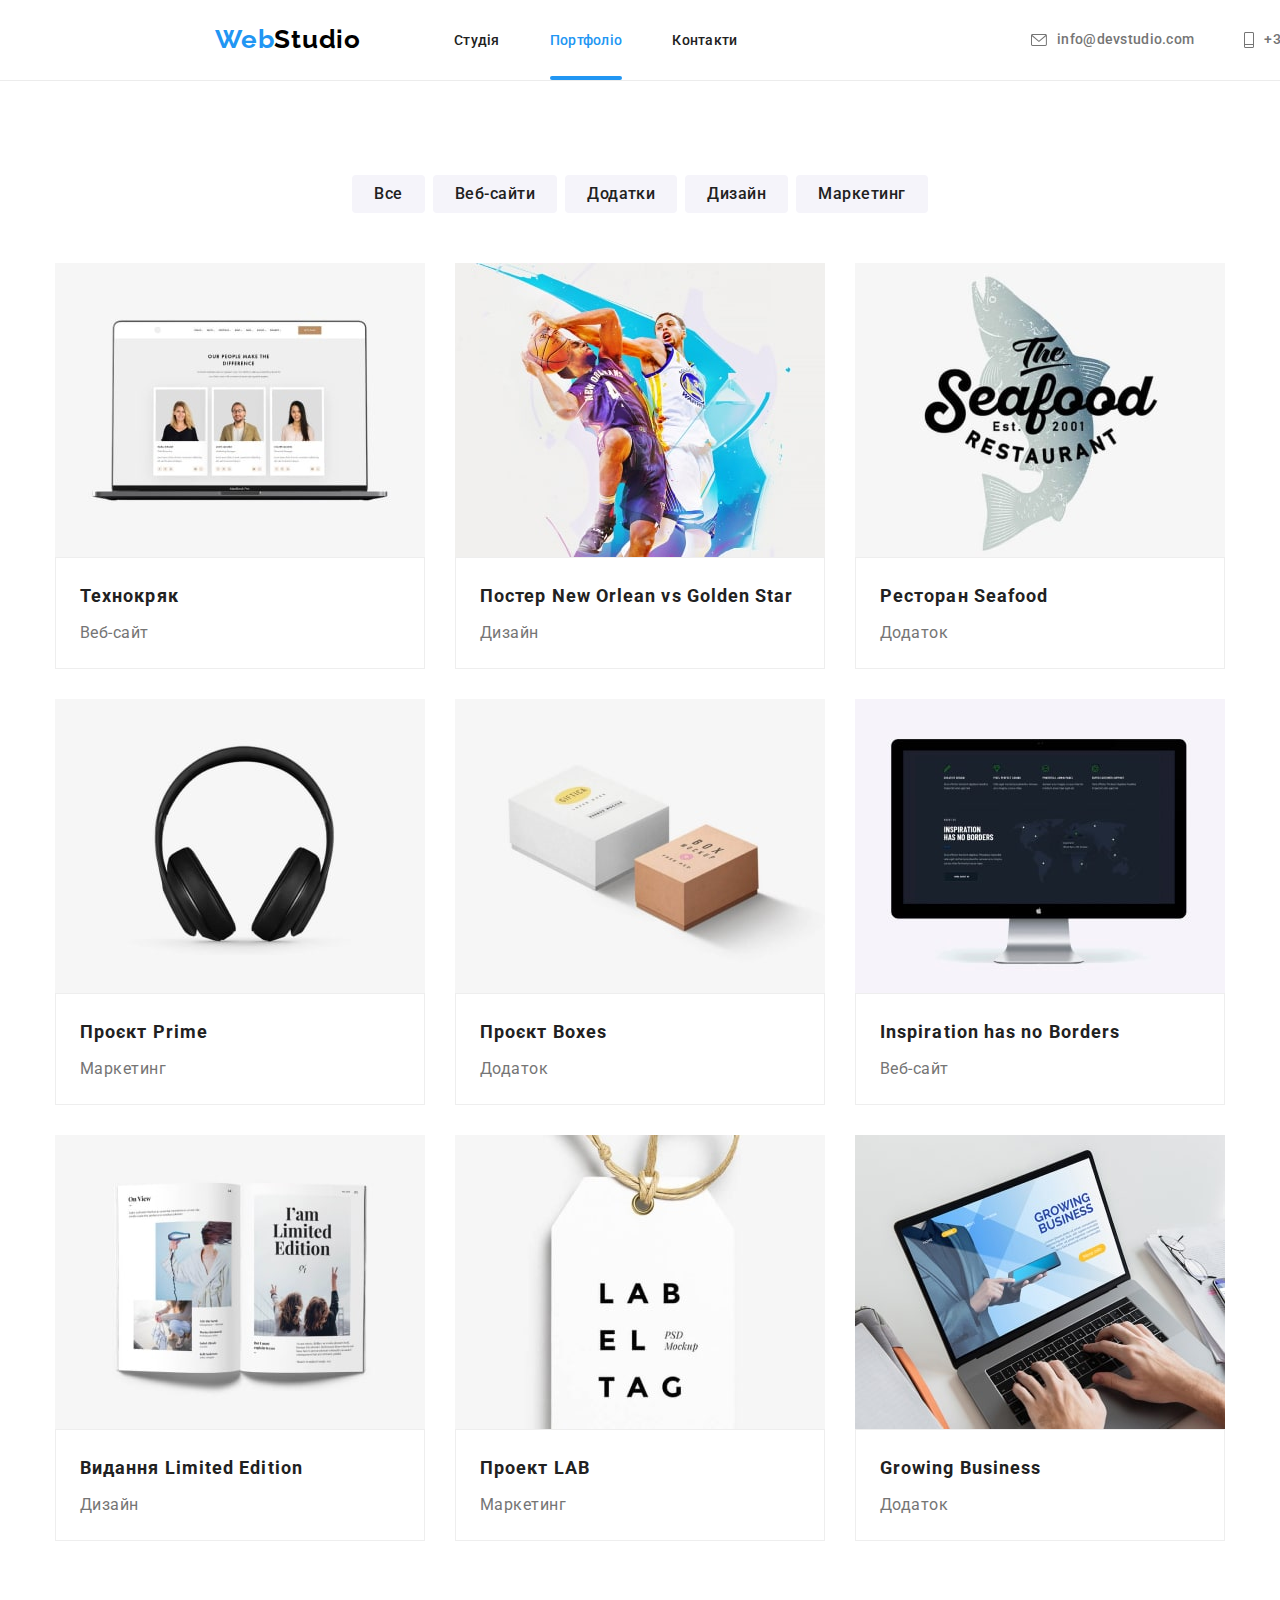
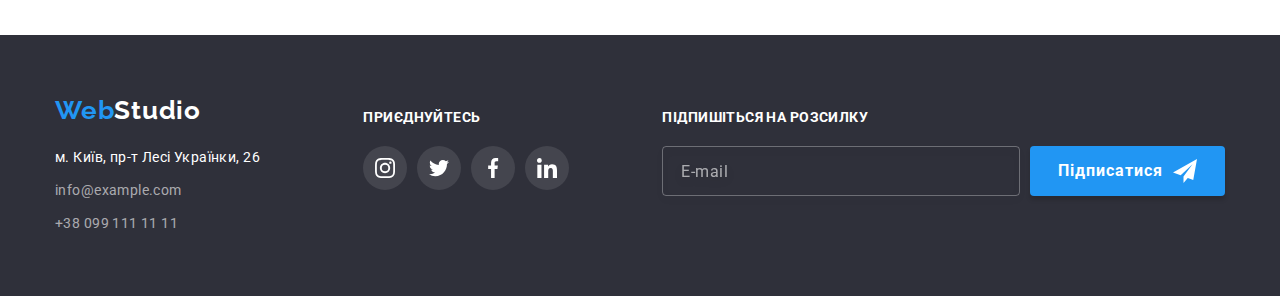
==== commit 0f284075: "did hw6" ====
--- a/portfolio.html
+++ b/portfolio.html
@@ -285,12 +285,12 @@
     <!--Footer-->
     <footer class="footer">
       <div class="container footer-flex">
-        <div>
+        <div class="footer-address">
           <a class="logo link" href="index.html"
             ><span class="logo-span">Web</span
             ><span class="logo-studio-span">Studio</span></a
           >
-          <address class="footer-address">
+          <address>
             <p class="footer-text">м. Київ, пр-т Лесі Українки, 26</p>
             <ul class="footer-list list">
               <li class="footer-list-mail">
@@ -304,7 +304,7 @@
             </ul>
           </address>
         </div>
-        <div>
+        <div class="footer-join">
           <h2 class="footer-title title">Приєднуйтесь</h2>
           <ul class="footer-list-icon list">
             <li class="footer-item-icon">
@@ -337,6 +337,23 @@
             </li>
           </ul>
         </div>
+        <div class="footer-sub">
+          <h2 class="footer-title title">Підпишіться на розсилку</h2>
+          <div class="footer-sub-wrap">
+            <input
+              type="text"
+              class="footer-input"
+              name="footer-sub"
+              placeholder="E-mail"
+            />
+            <button type="submit" class="btn-sub">
+              Підписатися
+              <svg class="footer-sub-icon" width="24" height="24">
+                <use href="./images/icons-sprite.svg#icon-telegram"></use>
+              </svg>
+            </button>
+          </div>
+        </div>
       </div>
     </footer>
     <script src="./js/modal.js"></script>
--- a/css/styles.css
+++ b/css/styles.css
@@ -259,6 +259,378 @@
   transform: scale(1.02);
 }
 
+/* <!--Soft Skills--> */
+
+.soft-skills.section {
+  padding-bottom: 47px;
+}
+
+.soft-skills-list {
+  display: flex;
+}
+
+.soft-skills-item {
+  max-width: 270px;
+  margin-right: 30px;
+}
+
+.soft-skills-item:last-child {
+  margin-right: 0;
+}
+
+.soft-skills-title {
+  margin-bottom: 10px;
+  font-weight: 700;
+  font-size: 14px;
+  line-height: 1.14;
+  letter-spacing: 0.03em;
+  text-transform: uppercase;
+  color: var(--main-color);
+}
+
+.soft-skills-text {
+  font-size: 14px;
+  line-height: 1.71;
+  letter-spacing: 0.03em;
+  color: var(--second-color);
+}
+
+.soft-box {
+  display: flex;
+  align-items: center;
+  justify-content: center;
+  height: 120px;
+  margin-bottom: 30px;
+  border-radius: 4px;
+  background-color: var(--btn-gallery-color);
+}
+
+/* <!--About--> */
+
+.about.section {
+  padding-top: 47px;
+}
+
+.about-list {
+  display: flex;
+}
+
+.about-item {
+  width: 370px;
+  margin-right: 30px;
+}
+
+.about-item:last-child {
+  margin-right: 0;
+}
+
+.about-title {
+  margin-bottom: 50px;
+  font-weight: 700;
+  font-size: 36px;
+  line-height: 1.17;
+  text-align: center;
+  letter-spacing: 0.03em;
+  color: var(--main-color);
+}
+
+.about-text {
+  position: absolute;
+  padding: 27px;
+  font-weight: 700;
+  font-size: 14px;
+  line-height: 1.14;
+  text-align: center;
+  letter-spacing: 0.03em;
+  text-transform: uppercase;
+  color: #ffffff;
+  bottom: 0;
+  width: 370px;
+  background-color: rgba(47, 48, 58, 0.8);
+}
+
+.about-thumb {
+  position: relative;
+}
+
+/* <!--Team--> */
+
+.team {
+  background-color: var(--btn-gallery-color);
+  margin-left: auto;
+  margin-right: auto;
+}
+
+.team-list {
+  display: flex;
+}
+
+.team-item {
+  width: 270px;
+  margin-right: 30px;
+  background-color: #ffffff;
+  box-shadow: 0px 1px 3px rgba(0, 0, 0, 0.12), 0px 1px 1px rgba(0, 0, 0, 0.14),
+    0px 2px 1px rgba(0, 0, 0, 0.2);
+}
+
+.team-item:last-child {
+  margin-right: 0;
+}
+
+.team-box {
+  padding-top: 30px;
+  padding-bottom: 30px;
+}
+
+.team-title {
+  margin-bottom: 50px;
+  font-weight: 700;
+  font-size: 36px;
+  line-height: 1.17;
+  text-align: center;
+  letter-spacing: 0.03em;
+  color: var(--main-color);
+}
+
+.team-title-name {
+  font-weight: 500;
+  font-size: 16px;
+  line-height: 1.19;
+  text-align: center;
+  letter-spacing: 0.03em;
+  color: var(--main-color);
+}
+
+.team-text {
+  margin-top: 10px;
+  font-size: 16px;
+  line-height: 1.19;
+  text-align: center;
+  letter-spacing: 0.03em;
+  color: var(--second-color);
+}
+
+.team-soc-list {
+  display: flex;
+  justify-content: center;
+  gap: 10px;
+  margin-top: 16px;
+}
+
+.team-soc-link {
+  display: flex;
+  align-items: center;
+  justify-content: center;
+  width: 44px;
+  height: 44px;
+  border-radius: 50%;
+  fill: var(--icon-color);
+  transition: fill 250ms var(--cubic), background-color 250ms var(--cubic);
+}
+
+.team-soc-link:hover,
+.team-soc-link:focus {
+  fill: #fff;
+  background-color: var(--btn-color);
+}
+
+/* <!-- Clients --> */
+
+.clients-title {
+  margin: 0;
+  margin-bottom: 50px;
+  font-weight: 700;
+  font-size: 36px;
+  line-height: 1.17;
+  text-align: center;
+  letter-spacing: 0.03em;
+}
+
+.clients-list {
+  display: flex;
+  gap: 30px;
+}
+
+.clients-link {
+  display: flex;
+  justify-content: center;
+  align-items: center;
+  width: 170px;
+  height: 92px;
+  border: 1px solid #afb1b8;
+  border-radius: 4px;
+  fill: var(--icon-color);
+  transition: fill 250ms var(--cubic), border-color 250ms var(--cubic);
+}
+
+.clients-link:hover,
+.clients-link:focus {
+  fill: var(--btn-color);
+  border-color: var(--btn-color);
+}
+
+/* <!--Footer--> */
+
+.footer {
+  display: flex;
+  flex-wrap: wrap;
+  margin-left: auto;
+  margin-right: auto;
+  padding-top: 60px;
+  padding-bottom: 60px;
+  min-height: 252px;
+  background-color: #2f303a;
+}
+
+.footer-address {
+  width: 100%;
+}
+
+.logo-studio-span {
+  color: #fff;
+}
+
+.footer-text {
+  margin-top: 20px;
+  font-style: normal;
+  font-size: 14px;
+  line-height: 1.71;
+  letter-spacing: 0.03em;
+  color: #ffffff;
+}
+
+.footer-list-mail,
+.footer-list-tell {
+  margin-top: 9px;
+}
+
+.footer-link-tell,
+.footer-link-mail {
+  font-style: normal;
+  font-size: 14px;
+  line-height: 1.71;
+  letter-spacing: 0.03em;
+  color: rgba(255, 255, 255, 0.6);
+  transition: color 250ms var(--cubic);
+}
+
+.footer-link-mail:hover,
+.footer-link-mail:focus {
+  color: #2196f3;
+}
+
+.footer-link-tell:hover,
+.footer-link-tell:focus {
+  color: #2196f3;
+}
+
+.footer-title {
+  margin-top: 15px;
+  margin-bottom: 20px;
+  font-weight: 700;
+  font-size: 14px;
+  line-height: 1.14;
+  letter-spacing: 0.03em;
+  text-transform: uppercase;
+  color: #ffffff;
+}
+
+.footer-list-icon {
+  display: flex;
+  gap: 10px;
+}
+
+.footer-link-icon {
+  display: flex;
+  justify-content: center;
+  align-items: center;
+  width: 44px;
+  height: 44px;
+  border-radius: 50%;
+  background-color: rgba(255, 255, 255, 0.1);
+  fill: #fff;
+  transition: background-color 250ms var(--cubic);
+}
+
+.footer-link-icon:hover,
+.footer-link-icon:focus {
+  background-color: var(--btn-color);
+}
+
+.footer-flex {
+  display: flex;
+}
+
+.footer-join {
+  margin-left: 70px;
+}
+
+.footer-input {
+  width: 358px;
+  height: 50px;
+  border: 1px solid rgba(255, 255, 255, 0.3);
+  filter: drop-shadow(0px 4px 4px rgba(0, 0, 0, 0.15));
+  border-radius: 4px;
+  outline: none;
+  background-color: transparent;
+  color: #fff;
+  transition: border-color 250ms var(--cubic);
+}
+
+.footer-sub {
+  margin-left: 93px;
+}
+
+.footer-sub-wrap {
+  display: flex;
+}
+
+.footer-input:focus {
+  border-color: var(--btn-color);
+}
+
+.footer-input::placeholder {
+  padding-left: 16px;
+  font-size: 16px;
+  line-height: 1.25;
+  display: flex;
+  align-items: center;
+  letter-spacing: 0.03em;
+  color: rgba(255, 255, 255, 0.6);
+}
+
+.btn-sub {
+  margin-left: 10px;
+  padding: 10px 28px;
+  font-weight: 700;
+  font-size: 16px;
+  line-height: 1.88;
+  display: flex;
+  align-items: center;
+  text-align: center;
+  letter-spacing: 0.06em;
+  border: none;
+  outline: none;
+  cursor: pointer;
+  box-shadow: 0px 4px 4px rgba(0, 0, 0, 0.15);
+  border-radius: 4px;
+  background-color: var(--btn-color);
+  color: #fff;
+  transform: scale(1);
+  transition: transform 250ms var(--cubic), box-shadow 250ms var(--cubic);
+}
+
+.btn-sub:hover {
+  transform: scale(1.02);
+}
+
+.footer-sub-icon {
+  margin-left: 10px;
+  fill: #fff;
+}
+
+/* <!-- Modal --> */
+
 .backdrop {
   position: absolute;
   position: fixed;
@@ -271,6 +643,7 @@
 
 .modal {
   position: absolute;
+  padding: 40px;
   width: 528px;
   height: 581px;
   background-color: #fff;
@@ -285,10 +658,25 @@
   transform: translate(-50%, -50%) scale(0);
 }
 
-.modal-icon {
+.modal-close-icon {
   display: block;
   margin-left: auto;
   margin-right: auto;
+  transition: fill 250ms var(--cubic);
+}
+
+.modal-close-icon:hover {
+  fill: var(--btn-color);
+}
+
+.modal-title {
+  font-weight: 700;
+  font-size: 20px;
+  line-height: 1.15;
+  text-align: center;
+  letter-spacing: 0.03em;
+  margin-bottom: 12px;
+  color: var(--main-color);
 }
 
 .modal-close {
@@ -304,6 +692,140 @@
   background-color: transparent;
 }
 
+.modal-icon {
+  position: absolute;
+  left: 15px;
+  top: 50%;
+  transform: translateY(-50%);
+  transition: fill 250ms var(--cubic);
+}
+
+.input-wrap {
+  position: relative;
+}
+
+.input-field {
+  margin-bottom: 10px;
+}
+
+.form-input {
+  width: 100%;
+  height: 40px;
+  padding-left: 42px;
+  border: 1px solid rgba(33, 33, 33, 0.2);
+  border-radius: 4px;
+  outline: transparent;
+  transition: border-color 250ms var(--cubic);
+}
+
+.form-input:focus {
+  border-color: var(--btn-color);
+}
+
+.form-input:focus + .modal-icon {
+  fill: var(--btn-color);
+}
+
+.form-label {
+  font-size: 12px;
+  line-height: 1.67;
+  letter-spacing: 0.01em;
+  color: var(--second-color);
+}
+
+.form-comment {
+  width: 100%;
+  height: 120px;
+  padding: 12px 16px;
+  margin-bottom: 20px;
+  border: 1px solid rgba(33, 33, 33, 0.2);
+  border-radius: 4px;
+  outline: transparent;
+  resize: none;
+  transition: border-color 250ms var(--cubic);
+}
+
+.form-comment:focus {
+  border-color: var(--btn-color);
+}
+
+.form-comment::placeholder {
+  font-size: 12px;
+  line-height: 1.67;
+  letter-spacing: 0.01em;
+  color: rgba(117, 117, 117, 0.5);
+}
+
+.user-policy-field {
+  margin-bottom: 30px;
+  display: flex;
+  align-items: center;
+  justify-content: center;
+}
+
+.user-policy:checked + .user-policy-text span {
+  background-color: var(--btn-color);
+  fill: var(--btn-gallery-color);
+  border: none;
+}
+
+.user-policy-text {
+  display: flex;
+  align-items: center;
+  font-size: 14px;
+  line-height: 1.71;
+  letter-spacing: 0.03em;
+  cursor: pointer;
+  color: var(--second-color);
+}
+
+.user-policy-text span {
+  display: flex;
+  align-items: center;
+  justify-content: center;
+  margin-right: 8px;
+  width: 16px;
+  height: 15px;
+  border: 2px solid var(--main-color);
+  border-radius: 3px;
+  transition: background-color 250ms var(--cubic);
+}
+
+.user-policy-link {
+  margin-left: 5px;
+  color: var(--btn-color);
+}
+
+.form-btn {
+  display: flex;
+  align-items: center;
+  text-align: center;
+  margin-left: auto;
+  margin-right: auto;
+  width: 200px;
+  padding: 10px 52px;
+  font-weight: 700;
+  font-size: 16px;
+  line-height: 1.88;
+  letter-spacing: 0.06em;
+  border-radius: 4px;
+  border: none;
+  cursor: pointer;
+  color: var(--btn-gallery-color);
+  background-color: #188ce8;
+  transform: scale(1);
+  transition: transform 250ms var(--cubic), box-shadow 250ms var(--cubic);
+}
+
+.form-btn:hover {
+  transform: scale(1.01);
+  box-shadow: 0px 4px 4px rgba(0, 0, 0, 0.15);
+}
+
+.user-check {
+  fill: transparent;
+}
+
 .is-hidden {
   opacity: 0;
   visibility: hidden;
@@ -312,308 +834,6 @@
 
 .no-scroll {
   overflow: hidden;
-}
-
-/* <!--Soft Skills--> */
-
-.soft-skills.section {
-  padding-bottom: 47px;
-}
-
-.soft-skills-list {
-  display: flex;
-}
-
-.soft-skills-item {
-  max-width: 270px;
-  margin-right: 30px;
-}
-
-.soft-skills-item:last-child {
-  margin-right: 0;
-}
-
-.soft-skills-title {
-  margin-bottom: 10px;
-  font-weight: 700;
-  font-size: 14px;
-  line-height: 1.14;
-  letter-spacing: 0.03em;
-  text-transform: uppercase;
-  color: var(--main-color);
-}
-
-.soft-skills-text {
-  font-size: 14px;
-  line-height: 1.71;
-  letter-spacing: 0.03em;
-  color: var(--second-color);
-}
-
-.soft-box {
-  display: flex;
-  align-items: center;
-  justify-content: center;
-  height: 120px;
-  margin-bottom: 30px;
-  border-radius: 4px;
-  background-color: var(--btn-gallery-color);
-}
-
-/* <!--About--> */
-
-.about.section {
-  padding-top: 47px;
-}
-
-.about-list {
-  display: flex;
-}
-
-.about-item {
-  width: 370px;
-  margin-right: 30px;
-}
-
-.about-item:last-child {
-  margin-right: 0;
-}
-
-.about-title {
-  margin-bottom: 50px;
-  font-weight: 700;
-  font-size: 36px;
-  line-height: 1.17;
-  text-align: center;
-  letter-spacing: 0.03em;
-  color: var(--main-color);
-}
-
-.about-text {
-  position: absolute;
-  padding: 27px;
-  font-weight: 700;
-  font-size: 14px;
-  line-height: 1.14;
-  text-align: center;
-  letter-spacing: 0.03em;
-  text-transform: uppercase;
-  color: #ffffff;
-  bottom: 0;
-  width: 370px;
-  background-color: rgba(47, 48, 58, 0.8);
-}
-
-.about-thumb {
-  position: relative;
-}
-
-/* <!--Team--> */
-
-.team {
-  background-color: var(--btn-gallery-color);
-  margin-left: auto;
-  margin-right: auto;
-}
-
-.team-list {
-  display: flex;
-}
-
-.team-item {
-  width: 270px;
-  margin-right: 30px;
-  background-color: #ffffff;
-  box-shadow: 0px 1px 3px rgba(0, 0, 0, 0.12), 0px 1px 1px rgba(0, 0, 0, 0.14),
-    0px 2px 1px rgba(0, 0, 0, 0.2);
-}
-
-.team-item:last-child {
-  margin-right: 0;
-}
-
-.team-box {
-  padding-top: 30px;
-  padding-bottom: 30px;
-}
-
-.team-title {
-  margin-bottom: 50px;
-  font-weight: 700;
-  font-size: 36px;
-  line-height: 1.17;
-  text-align: center;
-  letter-spacing: 0.03em;
-  color: var(--main-color);
-}
-
-.team-title-name {
-  font-weight: 500;
-  font-size: 16px;
-  line-height: 1.19;
-  text-align: center;
-  letter-spacing: 0.03em;
-  color: var(--main-color);
-}
-
-.team-text {
-  margin-top: 10px;
-  font-size: 16px;
-  line-height: 1.19;
-  text-align: center;
-  letter-spacing: 0.03em;
-  color: var(--second-color);
-}
-
-.team-soc-list {
-  display: flex;
-  justify-content: center;
-  gap: 10px;
-  margin-top: 16px;
-}
-
-.team-soc-link {
-  display: flex;
-  align-items: center;
-  justify-content: center;
-  width: 44px;
-  height: 44px;
-  border-radius: 50%;
-  fill: var(--icon-color);
-  transition: fill 250ms var(--cubic), background-color 250ms var(--cubic);
-}
-
-.team-soc-link:hover,
-.team-soc-link:focus {
-  fill: #fff;
-  background-color: var(--btn-color);
-}
-
-.team-box {
-}
-
-/* <!-- Clients --> */
-
-.clients-title {
-  margin: 0;
-  margin-bottom: 50px;
-  font-weight: 700;
-  font-size: 36px;
-  line-height: 1.17;
-  text-align: center;
-  letter-spacing: 0.03em;
-}
-
-.clients-list {
-  display: flex;
-  gap: 30px;
-}
-
-.clients-link {
-  display: flex;
-  justify-content: center;
-  align-items: center;
-  width: 170px;
-  height: 92px;
-  border: 1px solid #afb1b8;
-  border-radius: 4px;
-  fill: var(--icon-color);
-  transition: fill 250ms var(--cubic), border-color 250ms var(--cubic);
-}
-
-.clients-link:hover,
-.clients-link:focus {
-  fill: var(--btn-color);
-  border-color: var(--btn-color);
-}
-
-/* <!--Footer--> */
-
-.footer {
-  display: flex;
-  flex-wrap: wrap;
-  margin-left: auto;
-  margin-right: auto;
-  padding-top: 60px;
-  padding-bottom: 60px;
-  min-height: 252px;
-  background-color: #2f303a;
-}
-
-.logo-studio-span {
-  color: #fff;
-}
-
-.footer-text {
-  margin-top: 20px;
-  font-style: normal;
-  font-size: 14px;
-  line-height: 1.71;
-  letter-spacing: 0.03em;
-  color: #ffffff;
-}
-
-.footer-list-mail,
-.footer-list-tell {
-  margin-top: 9px;
-}
-
-.footer-link-tell,
-.footer-link-mail {
-  font-style: normal;
-  font-size: 14px;
-  line-height: 1.71;
-  letter-spacing: 0.03em;
-  color: rgba(255, 255, 255, 0.6);
-  transition: color 250ms var(--cubic);
-}
-
-.footer-link-mail:hover,
-.footer-link-mail:focus {
-  color: #2196f3;
-}
-
-.footer-link-tell:hover,
-.footer-link-tell:focus {
-  color: #2196f3;
-}
-
-.footer-title {
-  margin-top: 15px;
-  margin-bottom: 20px;
-  font-weight: 700;
-  font-size: 14px;
-  line-height: 1.14;
-  letter-spacing: 0.03em;
-  text-transform: uppercase;
-  color: #ffffff;
-}
-
-.footer-list-icon {
-  display: flex;
-  gap: 10px;
-}
-
-.footer-link-icon {
-  display: flex;
-  justify-content: center;
-  align-items: center;
-  width: 44px;
-  height: 44px;
-  border-radius: 50%;
-  background-color: rgba(255, 255, 255, 0.1);
-  fill: #fff;
-  transition: background-color 250ms var(--cubic);
-}
-
-.footer-link-icon:hover,
-.footer-link-icon:focus {
-  background-color: var(--btn-color);
-}
-
-.footer-flex {
-  display: flex;
-  gap: 70px;
 }
 
 /* <!-- Gallery --> */
